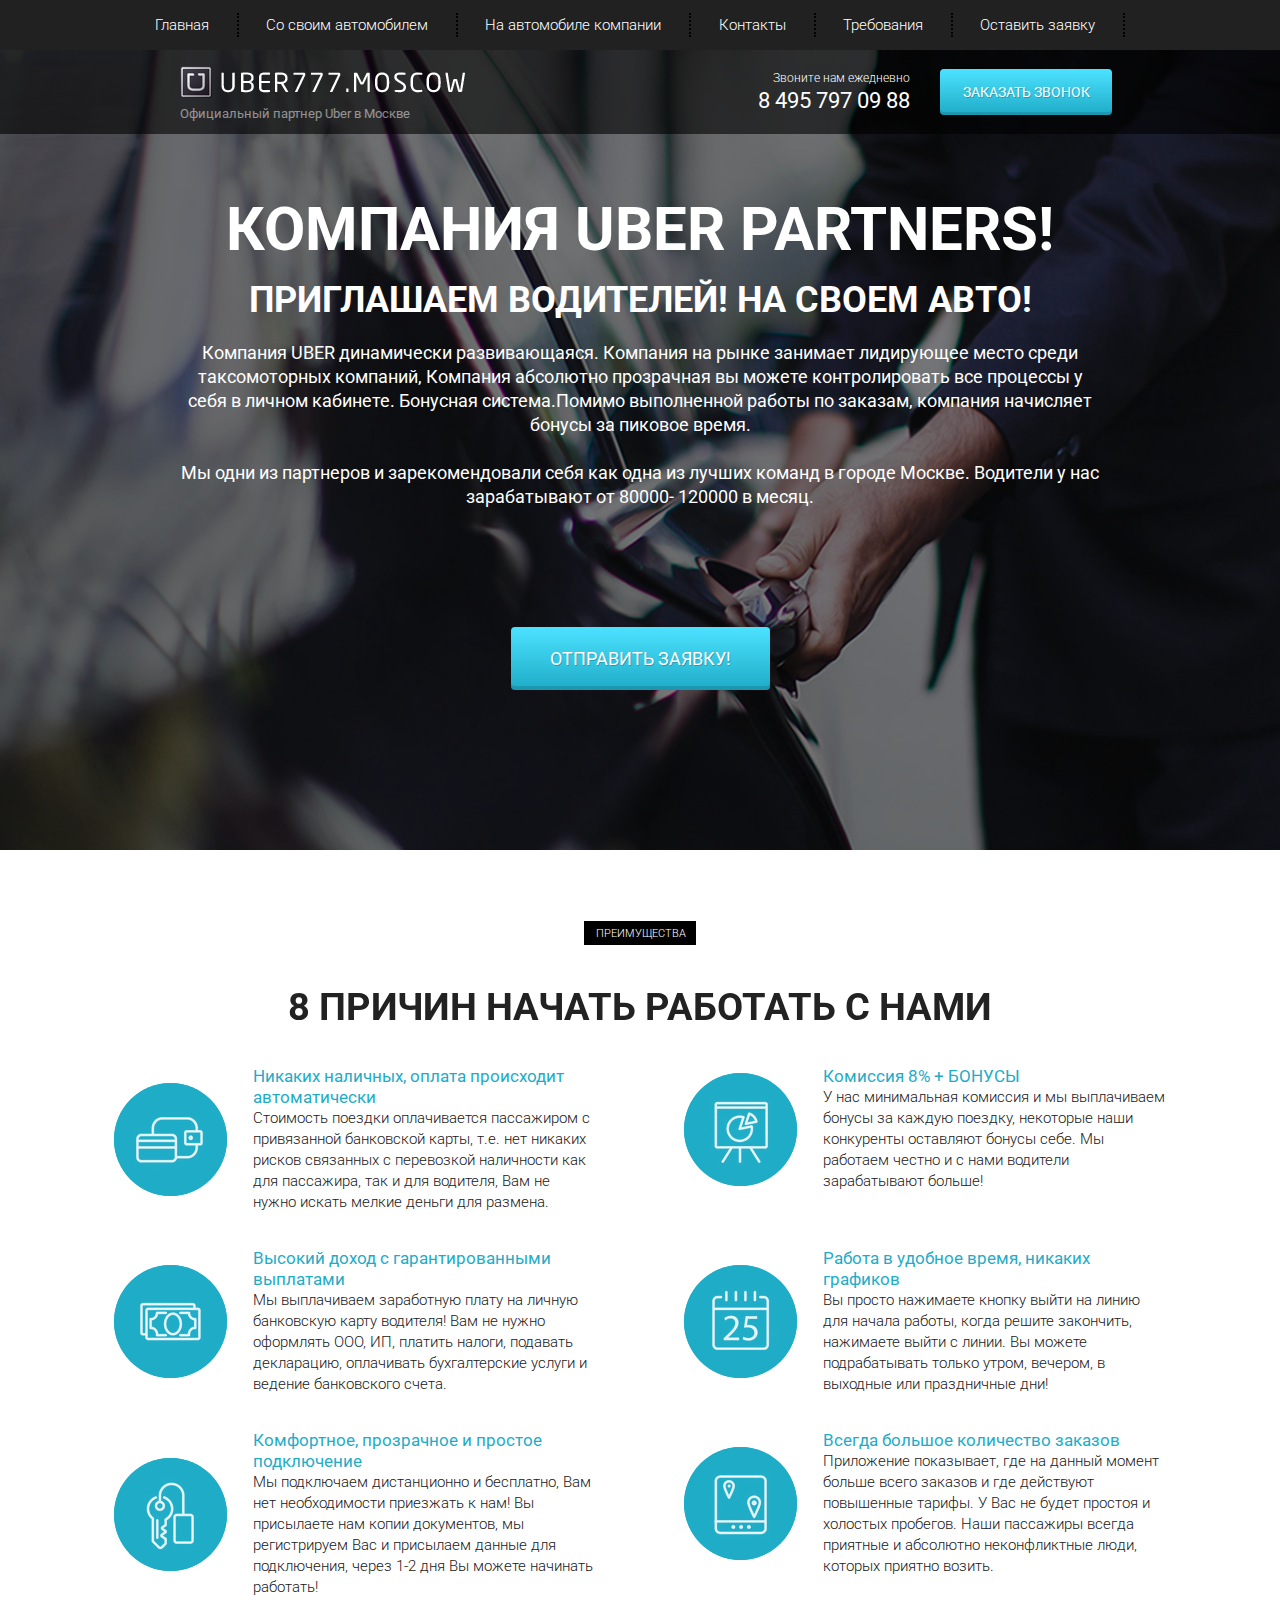
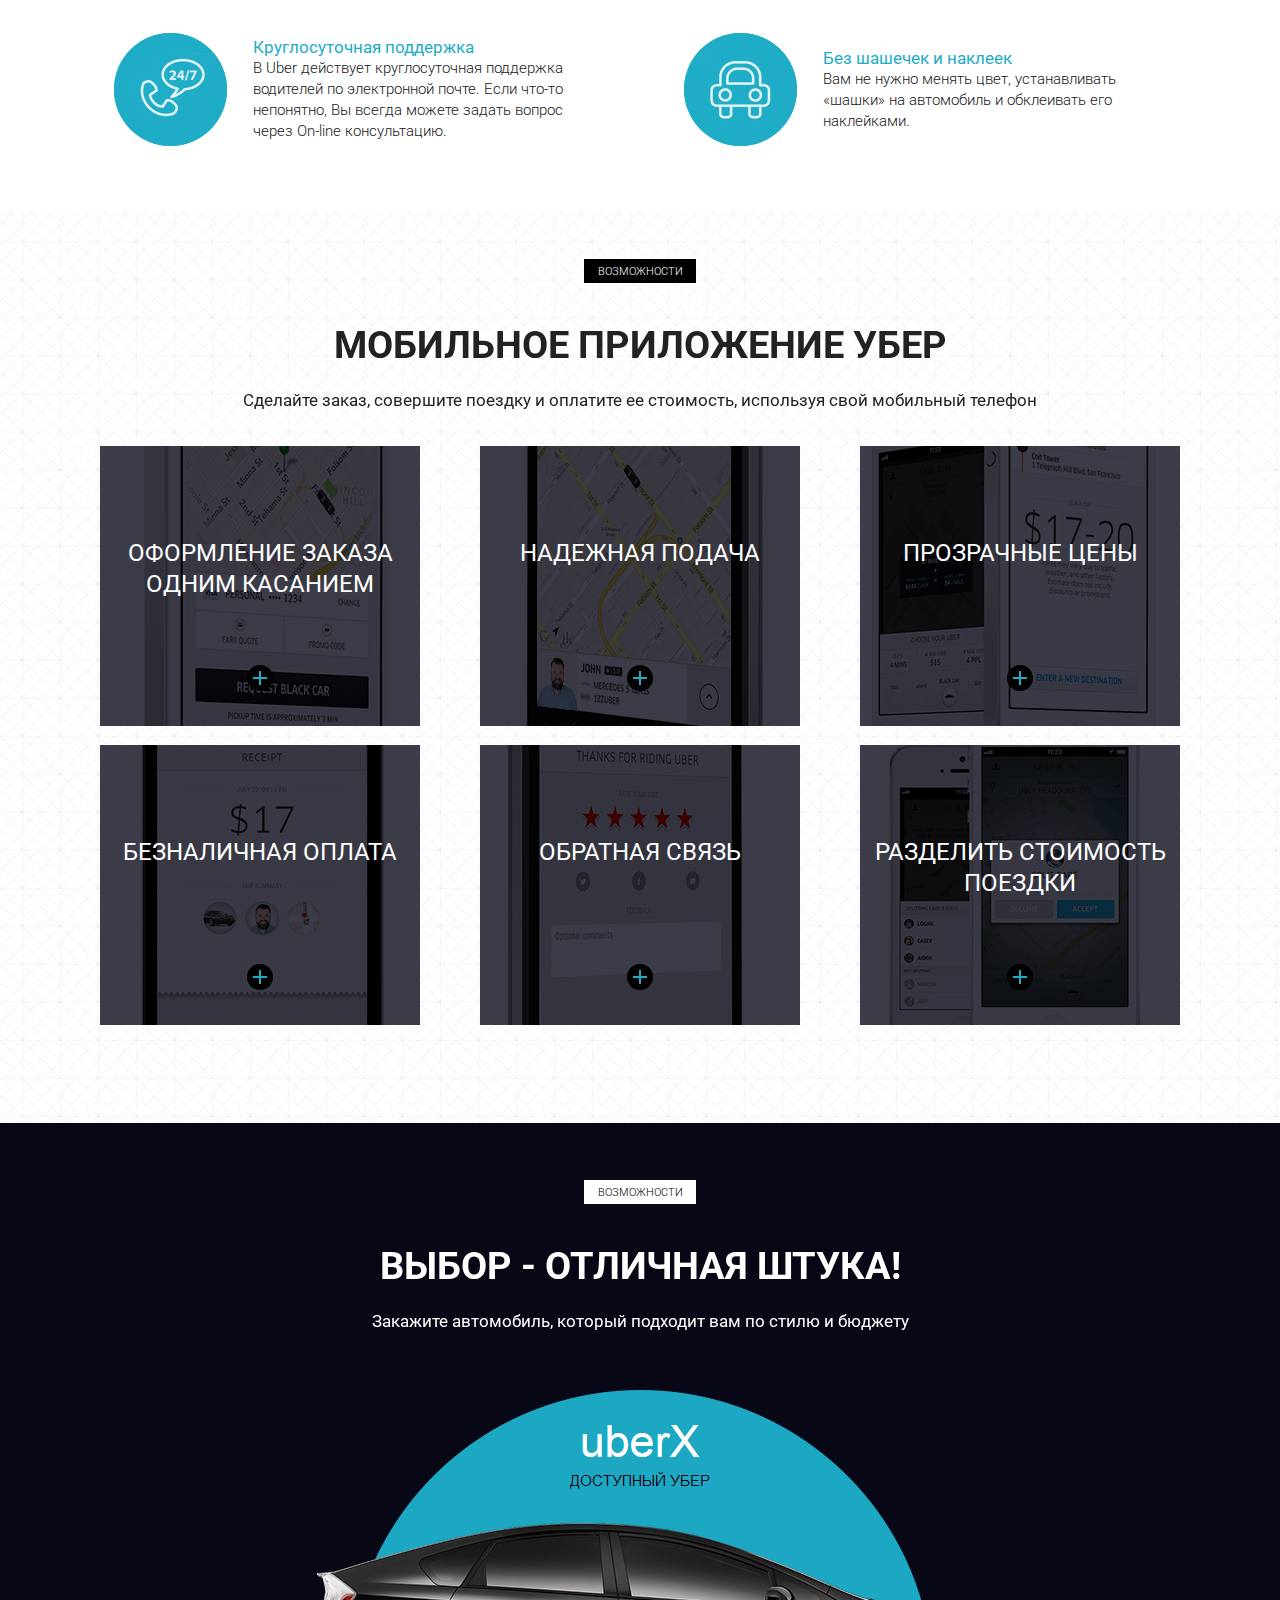
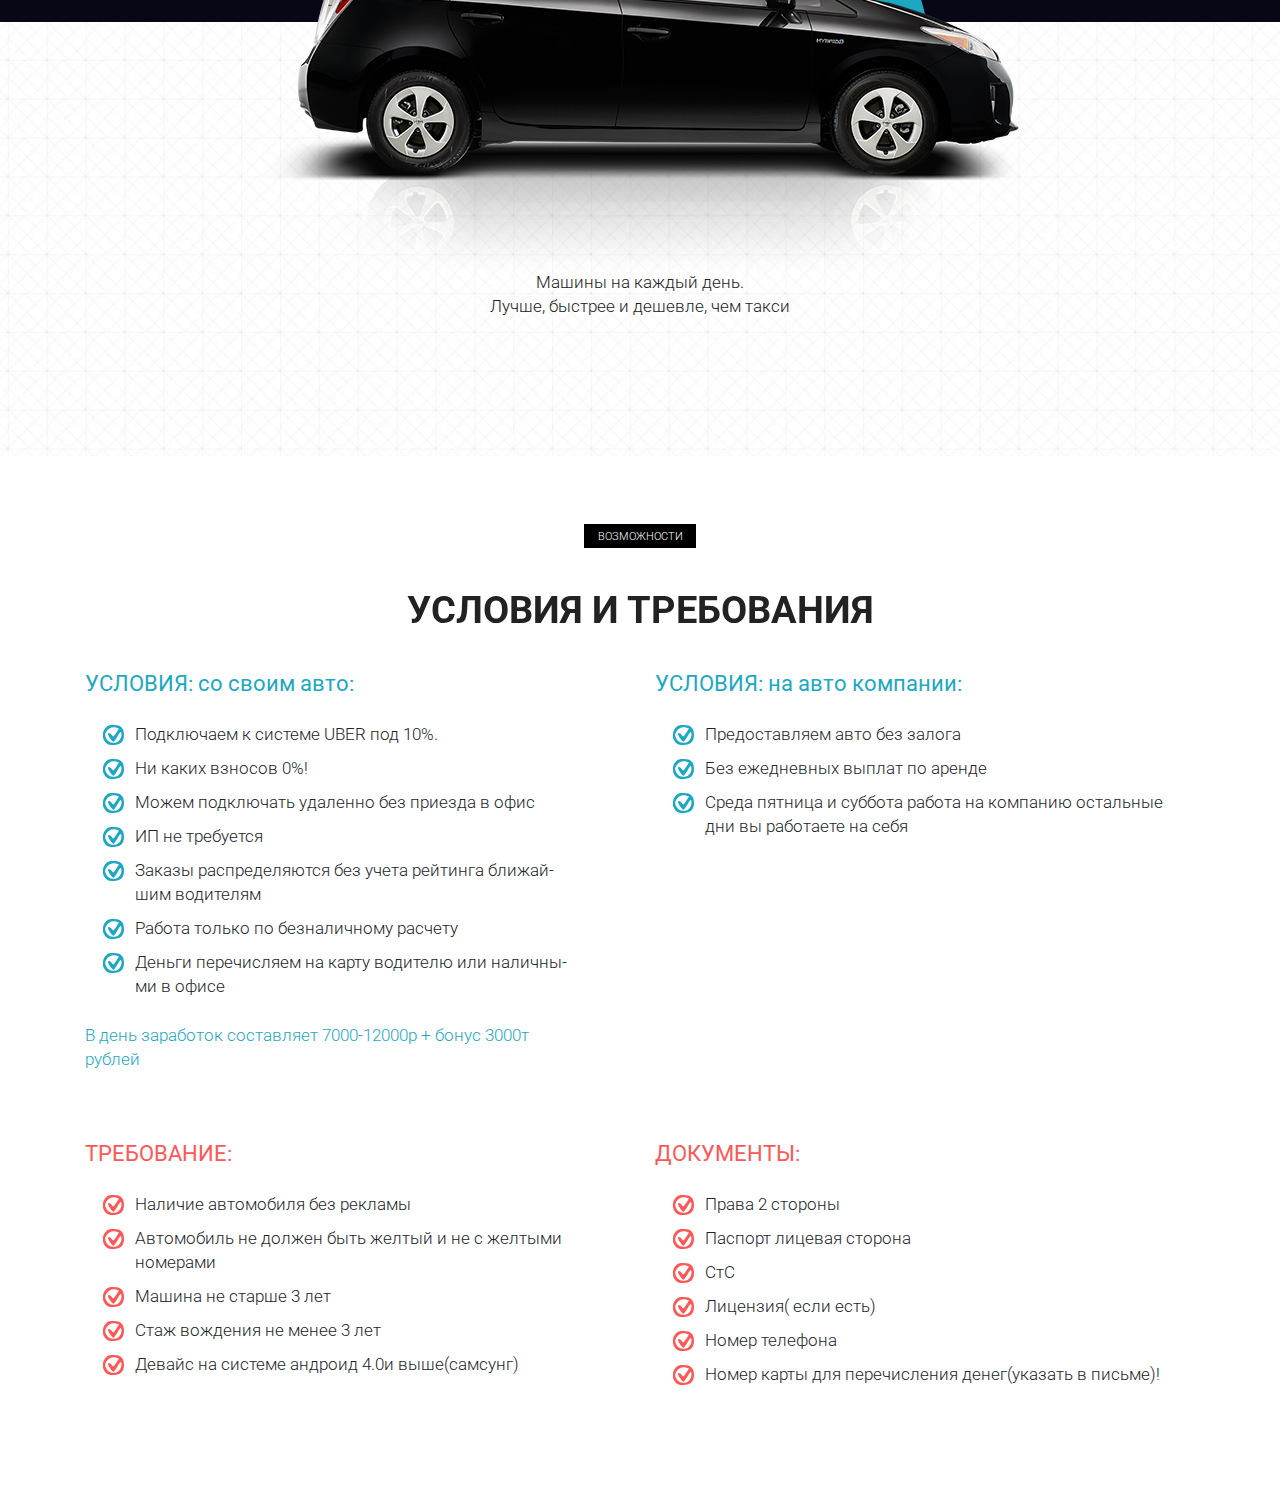
==== src/index.html @ e3840c07 "add require section" ====
<!DOCTYPE html>
<html lang="ru">

<head>
    <meta charset="UTF-8">
    <meta name="viewport" content="width=device-width, initial-scale=1.0">
    <title>Uber в Москве</title>
    <link href="https://fonts.googleapis.com/css2?family=Roboto:wght@300;400;700&display=swap" rel="stylesheet">
    <link rel="stylesheet" href="css/bootstrap-reboot.min.css">
    <link rel="stylesheet" href="css/bootstrap-grid.min.css">
    <link rel="stylesheet" href="css/style.css">
</head>

<body>

    <header>
        <nav>
            <div class="container">
                <ul class="menu">
                    <li class="menu_item">
                        <a href="#" class="menu_link">Главная</a>
                    </li>
                    <li class="menu_item">
                        <a href="#" class="menu_link">Со своим автомобилем</a>
                    </li>
                    <li class="menu_item">
                        <a href="#" class="menu_link">На автомобиле компании</a>
                    </li>
                    <li class="menu_item">
                        <a href="#" class="menu_link">Контакты</a>
                    </li>
                    <li class="menu_item">
                        <a href="#" class="menu_link">Требования</a>
                    </li>
                    <li class="menu_item">
                        <a href="#" class="menu_link">Оставить заявку</a>
                    </li>
                </ul>

            </div>
        </nav>
        <div class="subheader">
            <div class="container">
                <div class="row">
                    <div class="col-md-4 offset-md-1">
                        <a href="#" class="subheader_logo"><img src="img/logo.png" alt="logo"></a>
                        <div class="subheader_official">Официальный партнер Uber в Москве</div>
                    </div>

                    <div class="col-md-2 offset-md-2">
                        <div class="subheader_call">Звоните нам ежедневно</div>
                        <a href="tel:84957970988" class="subheader_phone">8 495 797 09 88</a>
                    </div>

                    <div class="col-md-2">
                        <button class="subheader_btn">заказать звонок</button>
                    </div>
                </div>
            </div>
        </div>
    </header>

    <section class="promo">
        <div class="container">
            <div class="row">
                <div class="col-md-10 offset-md-1">
                    <h1 class="promo_header">КОМПАНИЯ UBER PARTNERS!</h1>
                    <h2 class="promo_subheader">ПРИГЛАШАЕМ ВОДИТЕЛЕЙ! НА СВОЕМ АВТО!</h2>
                    <div class="promo_descr">
                        Компания UBER динамически развивающаяся. Компания на рынке занимает лидирующее место среди
                        таксомоторных компаний, Компания абсолютно прозрачная вы можете контролировать все процессы у
                        себя в личном кабинете. Бонуcная система.Помимо выполненной работы по заказам, компания
                        начисляет бонусы за
                        пиковое время.
                        <br><br>
                        Мы одни из партнеров и зарекомендовали себя как одна из лучших команд в городе Москве. Водители
                        у нас
                        зарабатывают от 80000- 120000 в месяц.
                    </div>
                    <button class="promo_btn">ОТПРАВИТЬ ЗАЯВКУ!</button>
                </div>
            </div>
        </div>
    </section>

    <section class="reasons">
        <div class="container">
            <div class="label">преимущества</div>
            <h2 class="title">8 причин начать работать с нами</h2>
            <div class="row">
                <div class="col-md-6">
                    <div class="reasons_block">
                        <div class="reasons_round">
                            <img src="img/reasons/reasons_1.png" alt="image">
                        </div>
                        <div class="reasons_descr">
                            <div class="reasons_subtitle">Никаких наличных, оплата происходит автоматически</div>
                            <div class="reasons_text">
                                Стоимость поездки оплачивается пассажиром с привязанной банковской карты, т.е. нет
                                никаких рисков связанных с перевозкой наличности как для пассажира, так и для водителя,
                                Вам не нужно искать мелкие деньги для размена.
                            </div>
                        </div>
                    </div>
                </div>

                <div class="col-md-6">
                    <div class="reasons_block">
                        <div class="reasons_round">
                            <img src="img/reasons/reasons_2.png" alt="image">
                        </div>
                        <div class="reasons_descr">
                            <div class="reasons_subtitle">Комиссия 8% + БОНУСЫ</div>
                            <div class="reasons_text">
                                У нас минимальная комиссия и мы выплачиваем бонусы за каждую поездку, некоторые наши
                                конкуренты оставляют бонусы себе. Мы работаем честно и с нами водители зарабатывают
                                больше!
                            </div>
                        </div>
                    </div>
                </div>

                <div class="col-md-6">
                    <div class="reasons_block">
                        <div class="reasons_round">
                            <img src="img/reasons/reasons_3.png" alt="image">
                        </div>
                        <div class="reasons_descr">
                            <div class="reasons_subtitle">Высокий доход с гарантированными выплатами</div>
                            <div class="reasons_text">
                                Мы выплачиваем заработную плату на личную банковскую карту водителя! Вам не нужно
                                оформлять ООО, ИП, платить налоги, подавать декларацию, оплачивать бухгалтерские услуги
                                и ведение банковского счета.
                            </div>
                        </div>
                    </div>
                </div>

                <div class="col-md-6">
                    <div class="reasons_block">
                        <div class="reasons_round">
                            <img src="img/reasons/reasons_4.png" alt="image">
                        </div>
                        <div class="reasons_descr">
                            <div class="reasons_subtitle">Работа в удобное время, никаких графиков</div>
                            <div class="reasons_text">
                                Вы просто нажимаете кнопку выйти на линию для начала работы, когда решите закончить,
                                нажимаете выйти с линии. Вы можете подрабатывать только утром, вечером, в выходные или
                                праздничные дни!
                            </div>
                        </div>
                    </div>
                </div>

                <div class="col-md-6">
                    <div class="reasons_block">
                        <div class="reasons_round">
                            <img src="img/reasons/reasons_5.png" alt="image">
                        </div>
                        <div class="reasons_descr">
                            <div class="reasons_subtitle">Комфортное, прозрачное и простое подключение</div>
                            <div class="reasons_text">
                                Мы подключаем дистанционно и бесплатно, Вам нет необходимости приезжать к нам! Вы
                                присылаете нам копии документов, мы регистрируем Вас и присылаем данные для подключения,
                                через 1-2 дня Вы можете начинать работать!
                            </div>
                        </div>
                    </div>
                </div>

                <div class="col-md-6">
                    <div class="reasons_block">
                        <div class="reasons_round">
                            <img src="img/reasons/reasons_6.png" alt="image">
                        </div>
                        <div class="reasons_descr">
                            <div class="reasons_subtitle">Всегда большое количество заказов</div>
                            <div class="reasons_text">
                                Приложение показывает, где на данный момент больше всего заказов и где действуют
                                повышенные тарифы. У Вас не будет простоя и холостых пробегов. Наши пассажиры всегда
                                приятные и абсолютно неконфликтные люди, которых приятно возить.
                            </div>
                        </div>
                    </div>
                </div>

                <div class="col-md-6">
                    <div class="reasons_block">
                        <div class="reasons_round">
                            <img src="img/reasons/reasons_7.png" alt="image">
                        </div>
                        <div class="reasons_descr">
                            <div class="reasons_subtitle">Круглосуточная поддержка</div>
                            <div class="reasons_text">
                                В Uber действует круглосуточная поддержка водителей по электронной почте. Если что-то
                                непонятно, Вы всегда можете задать вопрос через On-line консультацию.
                            </div>
                        </div>
                    </div>
                </div>

                <div class="col-md-6">
                    <div class="reasons_block">
                        <div class="reasons_round">
                            <img src="img/reasons/reasons_8.png" alt="image">
                        </div>
                        <div class="reasons_descr">
                            <div class="reasons_subtitle">Без шашечек и наклеек</div>
                            <div class="reasons_text">
                                Вам не нужно менять цвет, устанавливать «шашки» на автомобиль и обклеивать его
                                наклейками.
                            </div>
                        </div>
                    </div>
                </div>
            </div>
        </div>
    </section>

    <section class="mobile">
        <div class="container">
            <div class="label">Возможности</div>
            <div class="title">мобильное приложение убер</div>
            <div class="subtitle">Сделайте заказ, совершите поездку и оплатите ее стоимость, используя свой мобильный
                телефон</div>

            <div class="row">
                <div class="col-md-4">
                    <div class="mobile_item mobile_item_1">
                        <div class="mobile_item_subtitle">оформление заказа одним касанием</div>
                        <div class="mobile_item_plus"></div>
                    </div>
                </div>

                <div class="col-md-4">
                    <div class="mobile_item mobile_item_2">
                        <div class="mobile_item_subtitle">надежная подача</div>
                        <div class="mobile_item_plus"></div>
                    </div>
                </div>

                <div class="col-md-4">
                    <div class="mobile_item mobile_item_3">
                        <div class="mobile_item_subtitle">прозрачные цены</div>
                        <div class="mobile_item_plus"></div>
                    </div>
                </div>

                <div class="col-md-4">
                    <div class="mobile_item mobile_item_4">
                        <div class="mobile_item_subtitle">безналичная оплата</div>
                        <div class="mobile_item_plus"></div>
                    </div>
                </div>

                <div class="col-md-4">
                    <div class="mobile_item mobile_item_5">
                        <div class="mobile_item_subtitle">обратная связь</div>
                        <div class="mobile_item_plus"></div>
                    </div>
                </div>

                <div class="col-md-4">
                    <div class="mobile_item mobile_item_6">
                        <div class="mobile_item_subtitle">разделить стоимость поездки</div>
                        <div class="mobile_item_plus"></div>
                    </div>
                </div>
            </div>
        </div>
    </section>

    <section class="choice">
        <div class="container">
            <div class="black"></div>
            <div class="label label_white">возможности</div>
            <h2 class="title title_white hidden-320">Выбор - отличная штука!</h2>
            <div class="subtitle subtitle_white hidden-320">Закажите автомобиль, который подходит вам по стилю и бюджету
            </div>

            <img src="img/uber_car.png" alt="uber car" class="choice_img">
            <div class="choice_descr">
                Машины на каждый день.<br>
                Лучше, быстрее и дешевле, чем такси
            </div>
        </div>
    </section>

    <section class="require" id="require">
        <div class="container">
            <div class="label">возможности</div>
            <h2 class="title">условия и требования</h2>
            <div class="row">
                <div class="col-md-6">
                    <div class="require_block">
                        <div class="require_title">
                            УСЛОВИЯ: со своим авто:
                        </div>
                        <ul class="require_list">
                            <li>Подключаем к системе UBER под 10%.</li>
                            <li>
                                Ни каких взносов 0%!
                            </li>
                            <li>
                                Можем подключать удаленно без приезда в офис
                            </li>
                            <li>
                                ИП не требуется
                            </li>
                            <li>
                                Заказы распределяются без учета рейтинга ближай-<br>шим водителям
                            </li>
                            <li>
                                Работа только по безналичному расчету
                            </li>
                            <li>
                                Деньги перечисляем на карту водителю или наличны-<br>ми в офисе
                            </li>
                        </ul>
                        <div class="require_descr">
                            В день заработок составляет 7000-12000р + бонус 3000т<br> рублей
                        </div>
                    </div>
                </div>
                <div class="col-md-6">
                    <div class="require_block">
                        <div class="require_title">
                            УСЛОВИЯ: на авто компании:
                        </div>
                        <ul class="require_list">
                            <li>
                                Предоставляем авто без залога
                            </li>
                            <li>
                                Без ежедневных выплат по аренде
                            </li>
                            <li>
                                Среда пятница и суббота работа на компанию остальные дни вы работаете на себя
                            </li>
                        </ul>
                    </div>
                </div>
                <div class="col-md-6">
                    <div class="require_block require_block_nmb warning">
                        <div class="require_title">
                            ТРЕБОВАНИЕ:
                        </div>
                        <ul class="require_list">
                            <li>
                                Наличие автомобиля без рекламы
                            </li>
                            <li>
                                Автомобиль не должен быть желтый и не с желтыми номерами
                            </li>
                            <li>
                                Машина не старше 3 лет
                            </li>
                            <li>
                                Стаж вождения не менее 3 лет
                            </li>
                            <li>
                                Девайс на системе андроид 4.0и выше(самсунг)
                            </li>
                        </ul>
                    </div>
                </div>
                <div class="col-md-6">
                    <div class="require_block require_block_nmb warning">
                        <div class="require_title">
                            ДОКУМЕНТЫ:
                        </div>
                        <ul class="require_list">
                            <li>
                                Права 2 стороны
                            </li>
                            <li>
                                Паспорт лицевая сторона
                            </li>
                            <li>
                                СтС
                            </li>
                            <li>
                                Лицензия( если есть)
                            </li>
                            <li>
                                Номер телефона
                            </li>
                            <li>
                                Номер карты для перечисления денег(указать в письме)!
                            </li>
                        </ul>
                    </div>
                </div>
            </div>
        </div>
    </section>



</body>

</html>
---- src/css/style.css ----
@charset "UTF-8";
* {
  font-family: "Roboto", sans-serif;
  box-sizing: border-box;
}

/* Меню */
header {
  position: relative;
  height: 50px;
}

nav {
  height: 50px;
  background-color: #212121;
  width: 100%;
  position: fixed;
  z-index: 2;
}

.menu {
  display: flex;
  justify-content: space-between;
  padding: 13px 70px;
  margin: 0;
  list-style-type: none;
}

.menu_link {
  color: #ffffff;
  font-size: 15px;
  font-weight: 300;
}

.menu_item {
  border-right: 2px dotted black;
  padding-right: 28px;
}

.subheader {
  position: absolute;
  top: 50px;
  width: 100%;
  height: 84px;
  background-color: rgba(0, 0, 0, 0.6);
}

.subheader_logo {
  display: block;
  max-width: 100%;
  margin-top: 16px;
}

.subheader_official {
  margin-top: 6px;
  opacity: 0.5;
  color: #ffffff;
  font-size: 13px;
  font-weight: 400;
}

.subheader_call {
  margin-top: 19px;
  color: #ffffff;
  font-size: 12px;
  font-weight: 300;
  text-align: right;
}

.subheader_phone {
  display: block;
  margin-top: 8px;
  color: #ffffff;
  font-size: 22px;
  font-weight: 400;
  font-style: normal;
  text-align: right;
  text-transform: uppercase;
  line-height: 12px;
}

.subheader_btn {
  margin-top: 19px;
  width: 172px;
  height: 46px;
  box-shadow: inset 0 -3px 0 rgba(0, 0, 0, 0.12);
  border: none;
  border-radius: 4px;
  background-image: linear-gradient(to top, #1eacc7 0%, #4ce2ff 100%);
  text-shadow: 1px 1px 0 rgba(0, 0, 0, 0.21);
  color: #ffffff;
  font-size: 14px;
  font-weight: 400;
  text-align: center;
  text-transform: uppercase;
  cursor: pointer;
}

.subheader_btn:hover {
  background-image: none;
  background-color: #1eacc7;
}

/* Промо */
.promo {
  min-height: 800px;
  background: url("../img/bg_main.png") center center/cover no-repeat;
  padding: 150px 0 135px 0;
}

.promo_header {
  color: #ffffff;
  font-size: 60px;
  font-weight: 700;
  text-align: center;
  text-transform: uppercase;
  line-height: 60px;
  margin: 0;
}

.promo_subheader {
  color: #ffffff;
  font-weight: 700;
  text-align: center;
  text-transform: uppercase;
  font-size: 36px;
  line-height: 36px;
  margin: 0;
  margin-top: 22px;
}

.promo_descr {
  color: #ffffff;
  font-size: 18px;
  font-weight: 400;
  line-height: 24px;
  text-align: center;
  margin-top: 23px;
}

.promo_btn {
  display: block;
  margin: 118px auto 0 auto;
  width: 259px;
  height: 63px;
  box-shadow: inset 0 -4px 0 rgba(0, 0, 0, 0.12);
  border: none;
  border-radius: 4px;
  background-image: linear-gradient(to top, #1eacc7 0%, #4ce2ff 100%);
  text-shadow: 1px 1px 0 rgba(0, 0, 0, 0.21);
  color: #ffffff;
  font-size: 18px;
  font-weight: 400;
  text-align: center;
  text-transform: uppercase;
  cursor: pointer;
}

.promo_btn:hover {
  background-image: none;
  background-color: #1eacc7;
}

/* Преимущества */
.reasons {
  padding: 71px 0 65px 0;
}

.label {
  position: relative;
  margin: 0 auto;
  width: 112px;
  height: 24px;
  background-color: #000000;
  padding: 5px 12px;
  color: #ffffff;
  font-size: 11px;
  font-weight: 300;
  text-transform: uppercase;
  text-align: center;
  z-index: 2;
}

.label_white {
  background-color: #fff;
  color: #000;
}

.label_min {
  width: 76px;
}

.title {
  position: relative;
  margin-bottom: 0;
  margin-top: 38px;
  color: #222222;
  font-size: 38px;
  font-weight: 700;
  line-height: 48px;
  text-align: center;
  text-transform: uppercase;
  z-index: 2;
}

.title_white {
  color: #fff;
}

.subtitle {
  position: relative;
  margin-top: 19px;
  color: #222222;
  font-size: 17px;
  font-weight: 400;
  text-align: center;
  z-index: 2;
}

.subtitle_white {
  color: #fff;
}

.reasons_block {
  display: flex;
  justify-content: center;
  align-items: center;
  margin-top: 35px;
}

.reasons_round {
  display: flex;
  justify-content: center;
  align-items: center;
  margin-right: 26px;
  width: 113px;
  height: 113px;
  background-color: #1eacc7;
  border-radius: 100%;
}

.reasons_descr {
  width: 343px;
}

.reasons_subtitle {
  line-height: 21px;
  color: #1eacc7;
  font-size: 17px;
  font-weight: 400;
}

.reasons_text {
  color: #202020;
  font-size: 15px;
  font-weight: 300;
  line-height: 21px;
}

/* Мобильное приложение Uber */
.mobile {
  min-height: 864px;
  padding: 48px 0 79px 0;
  background: url("../img/mobile_bg.png") center center/cover no-repeat;
}

.mobile .row {
  margin-top: 32px;
}

.mobile_item {
  position: relative;
  width: 320px;
  height: 280px;
  margin: 0 auto;
  margin-bottom: 19px;
  padding-top: 92px;
}

.mobile_item_1 {
  background: url("../img/mobile/mobile_screen_1.png") center center/cover no-repeat;
}

.mobile_item_2 {
  background: url("../img/mobile/mobile_screen_2.png") center center/cover no-repeat;
}

.mobile_item_3 {
  background: url("../img/mobile/mobile_screen_3.png") center center/cover no-repeat;
}

.mobile_item_4 {
  background: url("../img/mobile/mobile_screen_4.png") center center/cover no-repeat;
}

.mobile_item_5 {
  background: url("../img/mobile/mobile_screen_5.png") center center/cover no-repeat;
}

.mobile_item_6 {
  background: url("../img/mobile/mobile_screen_6.png") center center/cover no-repeat;
}

.mobile_item_subtitle {
  color: #ffffff;
  font-size: 24px;
  font-weight: 400;
  line-height: 31px;
  text-align: center;
  text-transform: uppercase;
}

.mobile_item_plus {
  display: flex;
  justify-content: center;
  align-items: center;
  position: absolute;
  bottom: 35px;
  left: 50%;
  transform: translateX(-50%);
  width: 26px;
  height: 26px;
  background-color: #000000;
  margin: 0 auto;
  border-radius: 100%;
  cursor: pointer;
}

.mobile_item_plus:before {
  content: "";
  display: block;
  width: 14px;
  height: 2px;
  background-color: #1eacc7;
  transition: 0.3s all;
}

.mobile_item_plus:after {
  content: "";
  position: absolute;
  left: 50%;
  transform: translateX(-50%);
  display: block;
  height: 14px;
  width: 2px;
  background-color: #1eacc7;
  transition: 0.3s all;
}

.mobile_item_plus:hover:before, .mobile_item_plus:hover:after {
  background-color: #ff5656;
}

/* Choice */
.choice {
  position: relative;
  min-height: 895px;
  padding: 57px 0 138px 0;
  background: url("../img/mobile_bg.png") center center/cover no-repeat;
}

.choice img {
  position: relative;
  display: block;
  margin: 56px auto 0 auto;
  z-index: 2;
}

.choice_descr {
  text-align: center;
  color: #222222;
  font-size: 17px;
  font-weight: 300;
  line-height: 24px;
}

.choice .black {
  position: absolute;
  top: 0;
  left: 0;
  height: 499px;
  width: 100%;
  background-color: #070716;
  z-index: 1;
}

/*Require*/
.require {
  padding: 68px 0 84px 0;
}

.require_block {
  margin: 33px 0;
}

.require_block_nmb {
  margin-bottom: 0;
}

.require_title {
  color: #1ca8c3;
  font-size: 22px;
  font-weight: 400;
}

.require_list {
  list-style-type: none;
  padding-left: 50px;
  margin-top: 22px;
}

.require_list li {
  position: relative;
  font-size: 17px;
  font-weight: 300;
  line-height: 24px;
  margin-top: 10px;
}

.require_list li:before {
  content: "";
  display: block;
  position: absolute;
  left: -32px;
  top: 3px;
  width: 21px;
  height: 20px;
  background: url("../img/icons/check_blue.svg") center center/cover no-repeat;
}

.require_descr {
  margin-top: 25px;
  font-size: 17px;
  font-weight: 300;
  line-height: 24px;
  color: #1ca8c3;
}

.require .warning .require_title {
  color: #ff5656;
}

.require .warning .require_list li:before {
  background: url("../img/icons/check_red.svg") center center/cover no-repeat;
}
/*# sourceMappingURL=style.css.map */
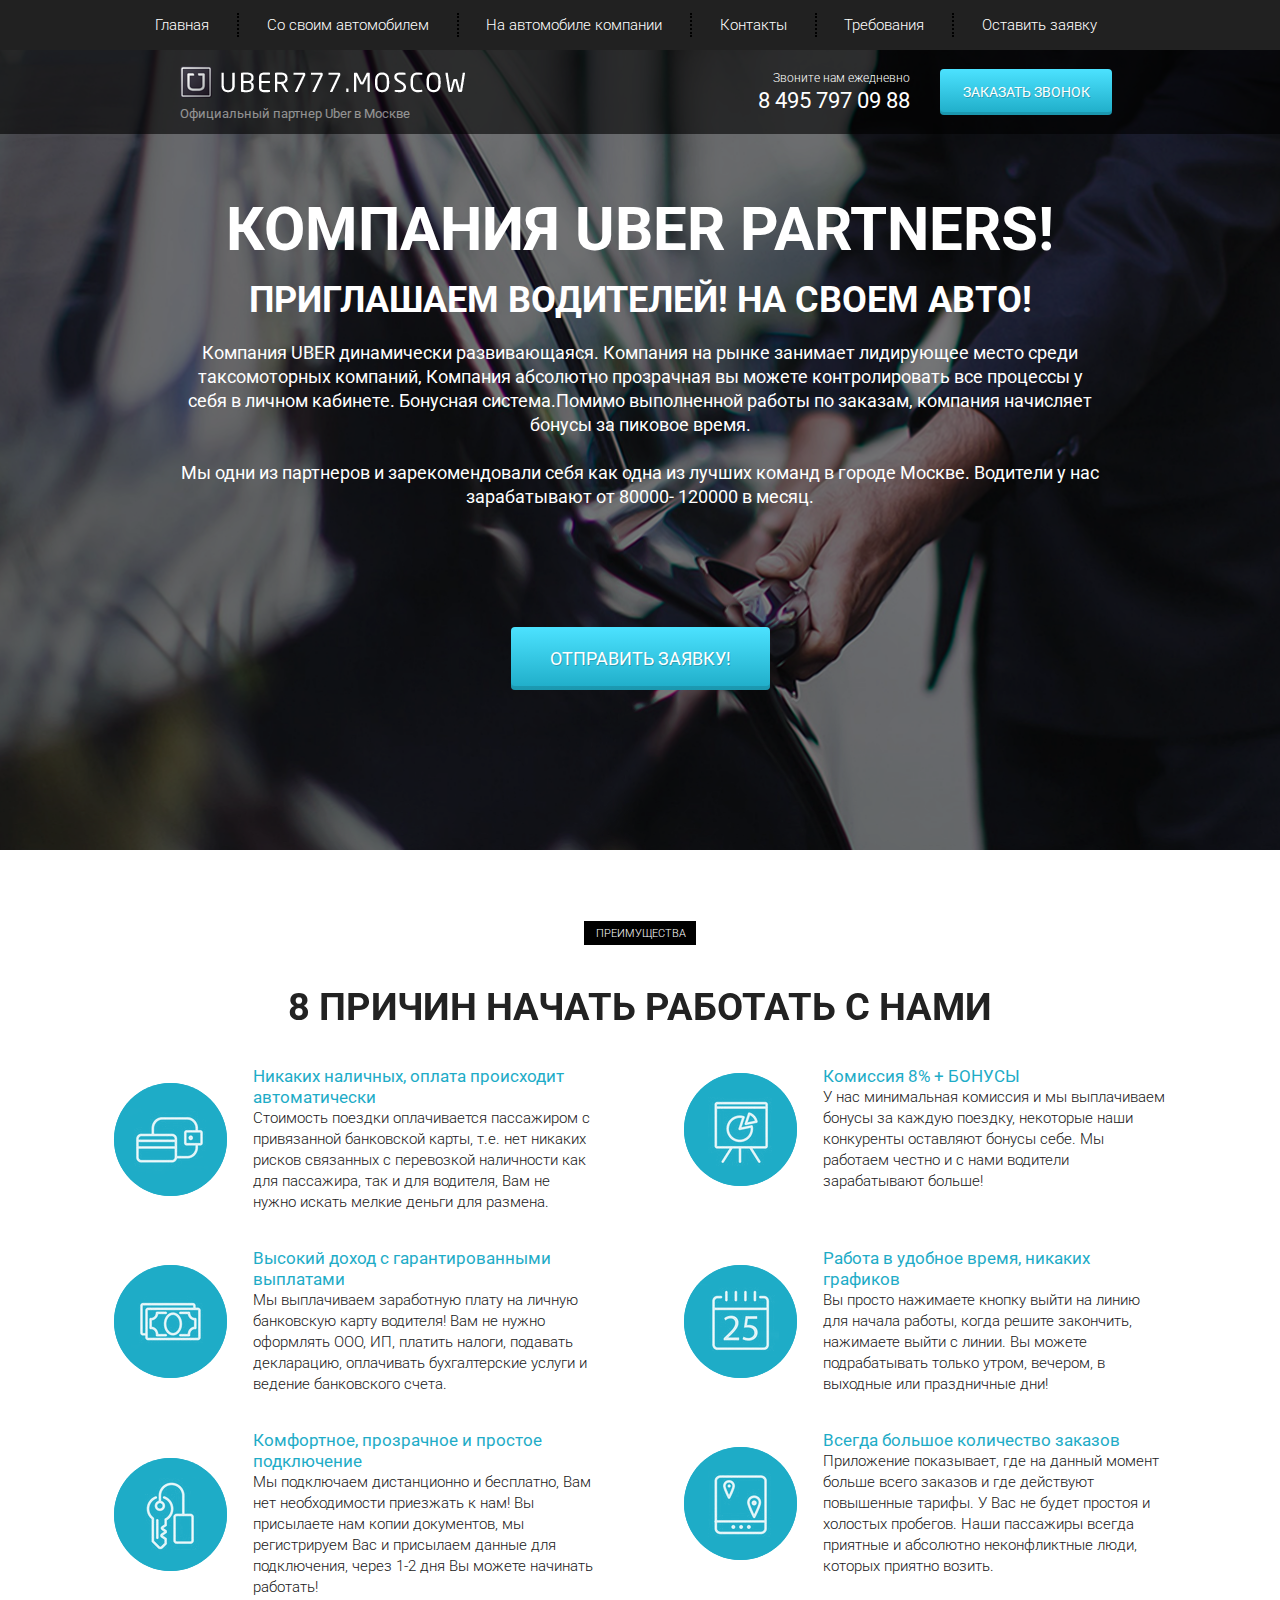
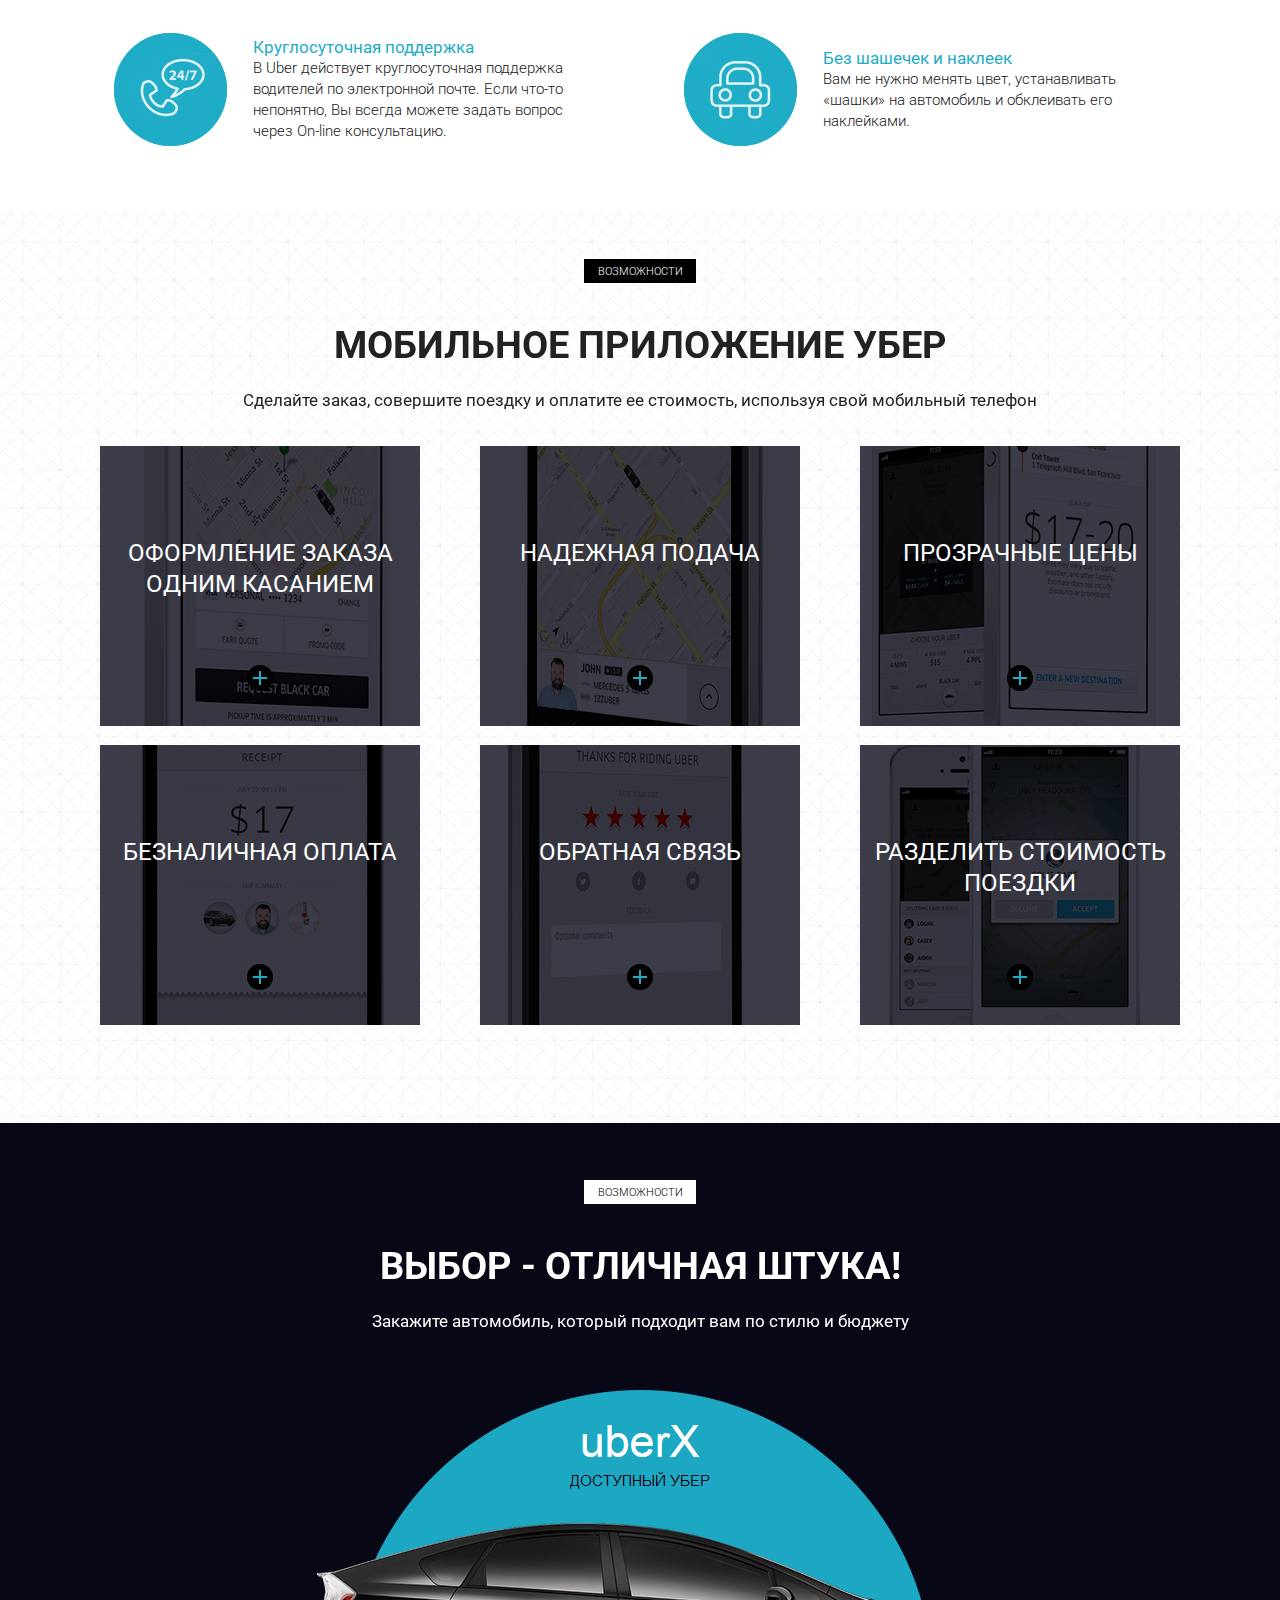
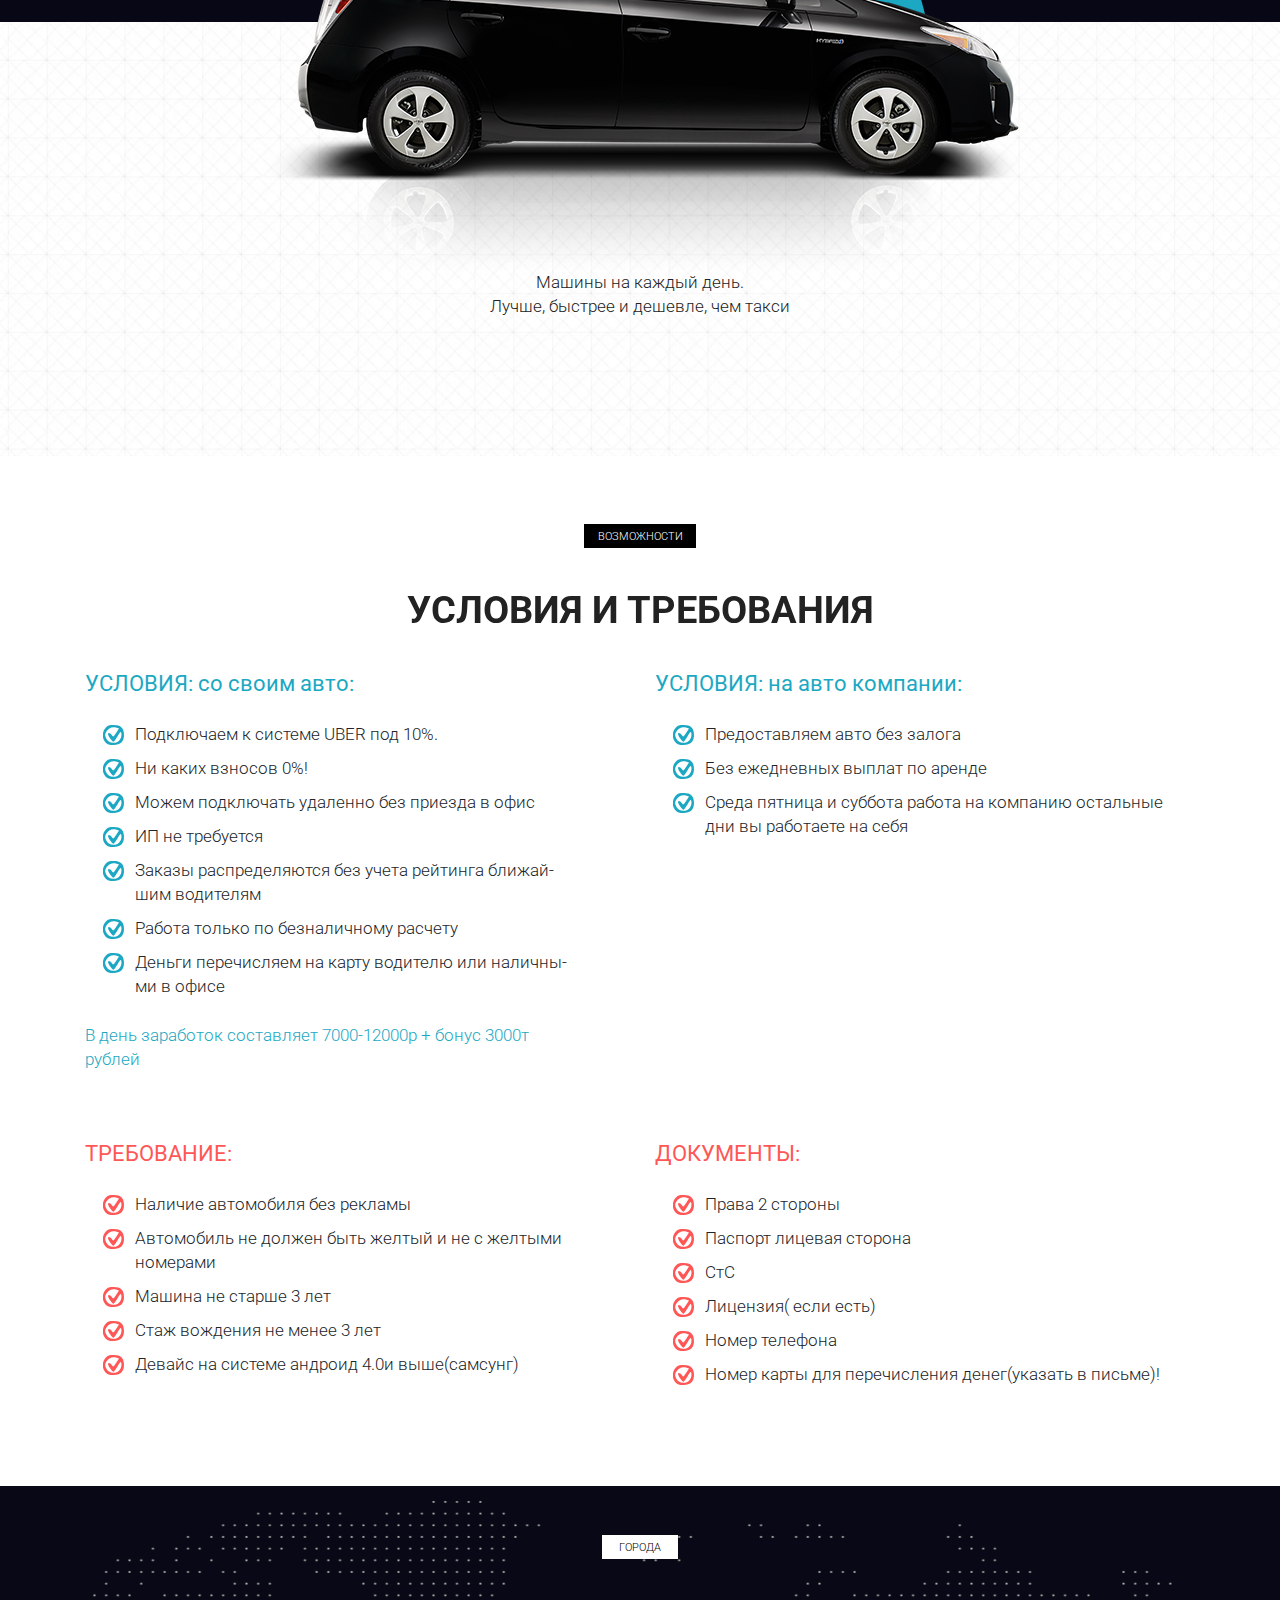
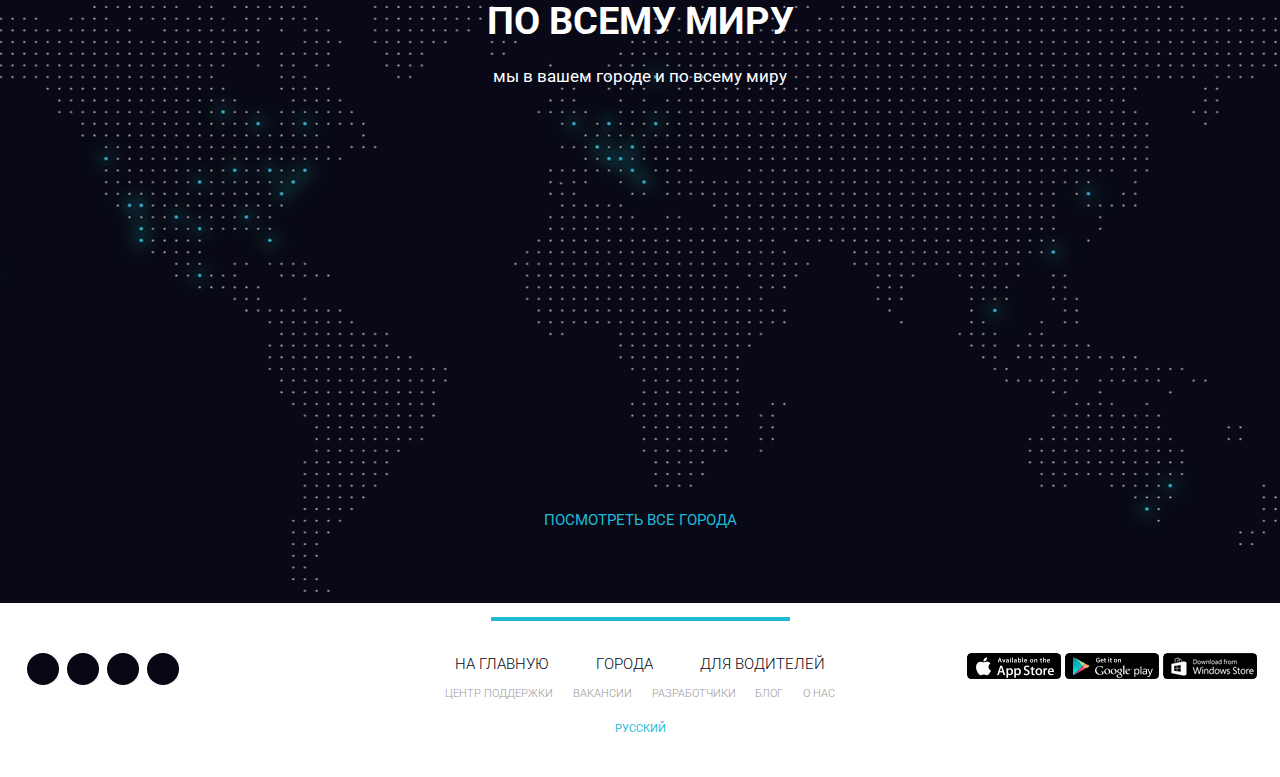
==== commit 6422fcdc: "added world section and footer" ====
--- a/src/index.html
+++ b/src/index.html
@@ -7,7 +7,7 @@
     <title>Uber в Москве</title>
     <link href="https://fonts.googleapis.com/css2?family=Roboto:wght@300;400;700&display=swap" rel="stylesheet">
     <link rel="stylesheet" href="css/bootstrap-reboot.min.css">
-    <link rel="stylesheet" href="css/bootstrap-grid.min.css">
+    <link rel="stylesheet" href="css/bootstrap-grid.min.css"><link rel="stylesheet" href="https://use.fontawesome.com/releases/v5.15.2/css/all.css" integrity="sha384-vSIIfh2YWi9wW0r9iZe7RJPrKwp6bG+s9QZMoITbCckVJqGCCRhc+ccxNcdpHuYu" crossorigin="anonymous">
     <link rel="stylesheet" href="css/style.css">
 </head>
 
@@ -322,6 +322,7 @@
                         </div>
                     </div>
                 </div>
+
                 <div class="col-md-6">
                     <div class="require_block">
                         <div class="require_title">
@@ -340,6 +341,7 @@
                         </ul>
                     </div>
                 </div>
+
                 <div class="col-md-6">
                     <div class="require_block require_block_nmb warning">
                         <div class="require_title">
@@ -364,6 +366,7 @@
                         </ul>
                     </div>
                 </div>
+
                 <div class="col-md-6">
                     <div class="require_block require_block_nmb warning">
                         <div class="require_title">
@@ -395,6 +398,67 @@
         </div>
     </section>
 
+    <section class="world">
+        <div class="container">
+            <div class="label label_white label_min">города</div>
+            <div class="title title_white">по всему миру</div>
+            <div class="subtitle subtitle_white">мы в вашем городе и по всему миру</div>
+            <a href="#" class="world_link">посмотреть все города</a>
+        </div>
+    </section>
+    <footer>
+        <div class="footer_divider"></div>
+        <div class="footer_wrapper">
+            <!-- Если не оборачивать каждый блок в обертку - получится криво -->
+            <div>
+                <div class="footer_social">
+                    <a href="#" class="footer_social_item">
+                        <i class="fab fa-facebook-f"></i>
+                    </a>
+                    <a href="#" class="footer_social_item">
+                        <i class="fab fa-twitter"></i>
+                    </a>
+                    <a href="#" class="footer_social_item">
+                        <i class="fab fa-linkedin"></i>
+                    </a>
+                    <a href="#" class="footer_social_item">
+                        <i class="fab fa-instagram"></i>
+                    </a>
+                </div>
+            </div>
+            <div>
+                <div class="footer_links">
+                    <div class="footer_links_main">
+                        <a href="#">на главную</a>
+                        <a href="#">города</a>
+                        <a href="#">для водителей</a>
+                    </div>
+                    <div class="footer_links_sub">
+                        <a href="#">центр поддержки</a>
+                        <a href="#">вакансии</a>
+                        <a href="#">разработчики</a>
+                        <a href="#">блог</a>
+                        <a href="#">о нас</a>
+                    </div>
+                    <a href="#" class="footer_links_lang">Русский</a>
+                </div>
+            </div>
+            <div>
+                <div class="footer_mobile">
+                    <a href="#">
+                        <img src="img/app_store.png" alt="App Store">
+                    </a>
+                    <a href="#">
+                        <img src="img/google_play.png" alt="Google play">
+                    </a>
+                    <a href="#">
+                        <img src="img/windows_store.png" alt="Windows store">
+                    </a>
+                </div>
+            </div>
+        </div>
+    </footer>
+
 
 
 </body>
--- a/src/css/style.css
+++ b/src/css/style.css
@@ -35,6 +35,10 @@
 .menu_item {
   border-right: 2px dotted black;
   padding-right: 28px;
+}
+
+.menu_item:last-child {
+  border-right: none;
 }
 
 .subheader {
@@ -443,4 +447,124 @@
 .require .warning .require_list li:before {
   background: url("../img/icons/check_red.svg") center center/cover no-repeat;
 }
+
+/* world */
+.world {
+  position: relative;
+  min-height: 717px;
+  padding: 49px 0;
+  background: url("../img/map.jpg") center center/cover no-repeat;
+}
+
+.world_link {
+  position: absolute;
+  left: 50%;
+  transform: translateX(-50%);
+  bottom: 49px;
+  text-align: center;
+  font-size: 15px;
+  font-weight: 400;
+  line-height: 68px;
+  text-transform: uppercase;
+  color: #1fbad6;
+}
+
+.world_link:hover {
+  text-decoration: none;
+  color: #fff;
+}
+
+footer {
+  padding: 14px 23px 39px 23px;
+}
+
+footer a:hover {
+  text-decoration: none;
+}
+
+.footer_divider {
+  width: 299px;
+  height: 4px;
+  background-color: #1fbad6;
+  margin: 0 auto;
+}
+
+.footer_wrapper {
+  display: flex;
+  justify-content: space-between;
+  align-items: flex-start;
+  padding-top: 32px;
+}
+
+.footer_wrapper > div {
+  width: 33%;
+}
+
+.footer_wrapper > div:nth-child(3) {
+  display: flex;
+  justify-content: flex-end;
+}
+
+.footer_social {
+  width: 160px;
+  display: flex;
+  justify-content: space-between;
+}
+
+.footer_social_item {
+  display: flex;
+  justify-content: center;
+  align-items: center;
+  margin: 0 4px;
+  width: 32px;
+  height: 32px;
+  background-color: #070716;
+  border-radius: 100%;
+}
+
+.footer_social_item i {
+  color: #fff;
+}
+
+.footer_links {
+  width: 390px;
+  margin: 0 auto;
+}
+
+.footer_links_main {
+  display: flex;
+  justify-content: space-between;
+  padding: 0 10px;
+}
+
+.footer_links_main a {
+  color: #070716;
+  font-size: 15px;
+  font-weight: 300;
+  text-transform: uppercase;
+}
+
+.footer_links_sub {
+  display: flex;
+  justify-content: space-between;
+  margin-top: 10px;
+}
+
+.footer_links_sub a {
+  color: #999999;
+  font-size: 11px;
+  font-weight: 300;
+  text-transform: uppercase;
+}
+
+.footer_links_lang {
+  display: block;
+  margin: 0 auto;
+  color: #1fbad6;
+  font-size: 11px;
+  font-weight: 400;
+  margin-top: 19px;
+  text-transform: uppercase;
+  text-align: center;
+}
 /*# sourceMappingURL=style.css.map */